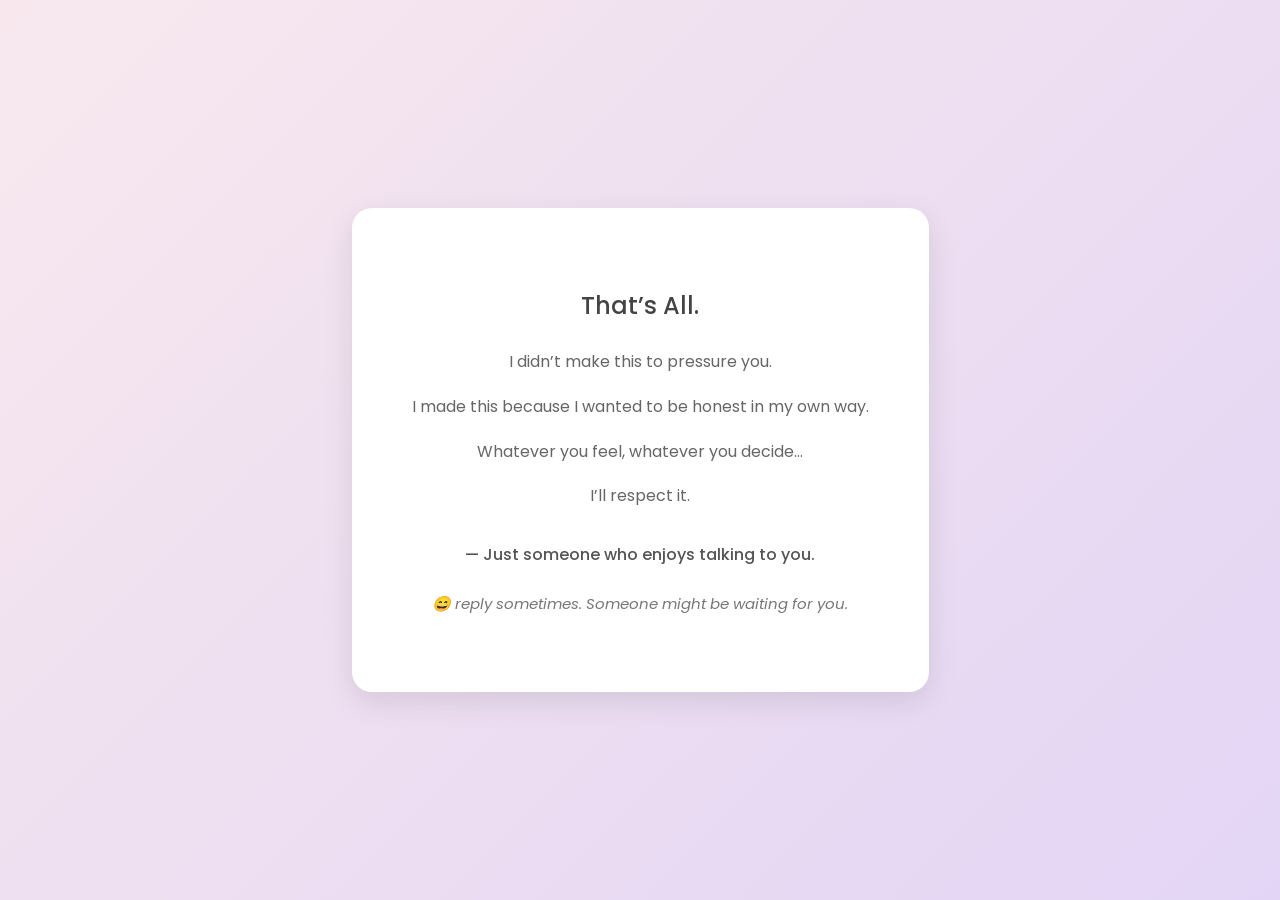
==== ending.html @ 40b00605 "Add files via upload" ====
<!DOCTYPE html>
<html lang="en">
<head>
    <meta charset="UTF-8">
    <link href="ending.css" rel="stylesheet">
     <link rel="preconnect" href="https://fonts.googleapis.com">
<link rel="preconnect" href="https://fonts.gstatic.com" crossorigin>
<link href="https://fonts.googleapis.com/css2?family=Pixelify+Sans&family=Poppins:ital,wght@0,100;0,200;0,300;0,400;0,500;0,600;0,700;0,800;0,900;1,100;1,200;1,300;1,400;1,500;1,600;1,700;1,800;1,900&family=Tiro+Devanagari+Marathi:ital@0;1&display=swap" rel="stylesheet">
    <meta name="viewport" content="width=device-width, initial-scale=1.0">
    <title>The End</title>
</head>
<body>
    
    <div class="container">
        <h2>That’s All.</h2>

        <p>I didn’t make this to pressure you.</p>
        <p>I made this because I wanted to be honest in my own way.</p>
        <p>Whatever you feel, whatever you decide…</p>
        <p>I’ll respect it.</p>

        <p class="signature">— Just someone who enjoys talking to you. </p>
        <p class="extra-note">😄  reply sometimes.  
Someone might be waiting for you.</p>
    </div>

</body>
</html>
---- ending.css ----
body {
            margin: 0;
            padding: 0;
            height: 100vh;
            display: flex;
            justify-content: center;
            align-items: center;
            background: linear-gradient(135deg, #f8e8ee, #e3d5f5);
            font-family: Poppins;
            text-align: center;
        }

        .container {
            background: white;
            padding: 60px;
            border-radius: 20px;
            box-shadow: 0 10px 30px rgba(0,0,0,0.1);
            max-width: 600px;
        }

        h2 {
            font-weight: 500;
            color: #444;
            margin-bottom: 25px;
        }

        p {
            color: #666;
            line-height: 1.8;
            margin-bottom: 15px;
            font-size: 16px;
        }

        .signature {
            margin-top: 30px;
            font-weight: 500;
            color: #555;
        }
        .extra-note {
    margin-top: 20px;
    color: #777;
    font-size: 15px;
    font-style: italic;
}
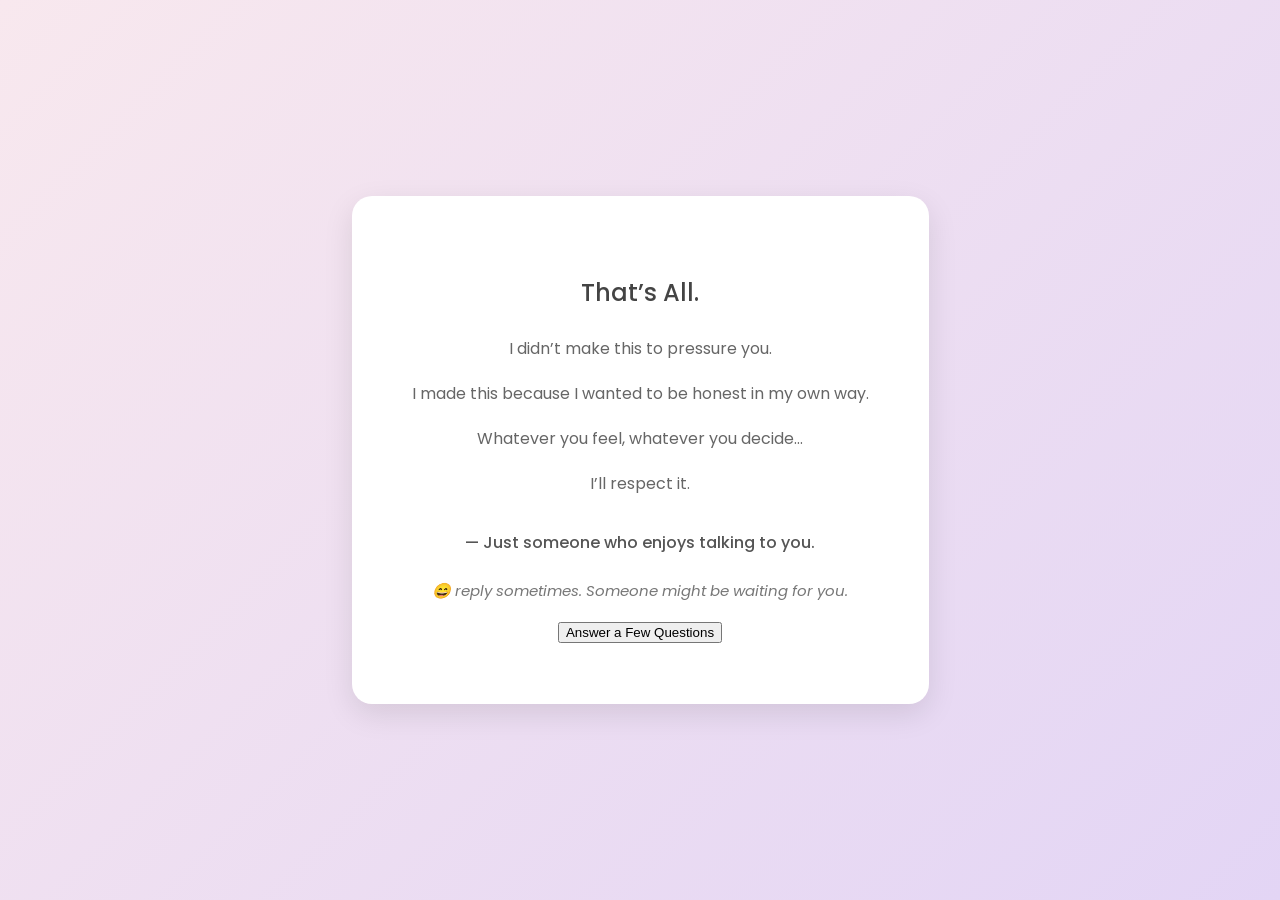
==== commit f7fae292: "Add Google Form button for user feedback Added a button to redirect to a Google Form for feedback." ====
--- a/ending.html
+++ b/ending.html
@@ -3,9 +3,9 @@
 <head>
     <meta charset="UTF-8">
     <link href="ending.css" rel="stylesheet">
-     <link rel="preconnect" href="https://fonts.googleapis.com">
-<link rel="preconnect" href="https://fonts.gstatic.com" crossorigin>
-<link href="https://fonts.googleapis.com/css2?family=Pixelify+Sans&family=Poppins:ital,wght@0,100;0,200;0,300;0,400;0,500;0,600;0,700;0,800;0,900;1,100;1,200;1,300;1,400;1,500;1,600;1,700;1,800;1,900&family=Tiro+Devanagari+Marathi:ital@0;1&display=swap" rel="stylesheet">
+    <link rel="preconnect" href="https://fonts.googleapis.com">
+    <link rel="preconnect" href="https://fonts.gstatic.com" crossorigin>
+    <link href="https://fonts.googleapis.com/css2?family=Pixelify+Sans&family=Poppins:ital,wght@0,100;0,200;0,300;0,400;0,500;0,600;0,700;0,800;0,900;1,100;1,200;1,300;1,400;1,500;1,600;1,700;1,800;1,900&family=Tiro+Devanagari+Marathi:ital@0;1&display=swap" rel="stylesheet">
     <meta name="viewport" content="width=device-width, initial-scale=1.0">
     <title>The End</title>
 </head>
@@ -22,7 +22,17 @@
         <p class="signature">— Just someone who enjoys talking to you. </p>
         <p class="extra-note">😄  reply sometimes.  
 Someone might be waiting for you.</p>
+
+        <!-- Google Form Button -->
+        <button class="btn" id="googleFormBtn">Answer a Few Questions</button>
     </div>
 
+    <script>
+        const formButton = document.getElementById("googleFormBtn");
+        formButton.addEventListener("click", function() {
+            // Replace the link below with your Google Form URL
+            window.location.href = "https://docs.google.com/forms/d/e/1FAIpQLSfhTTSqMWE5NB5htIMj_qq_YLPdUVgZ4U7UgtOU0PRkDGihLQ/viewform?usp=publish-editor";
+        });
+    </script>
 </body>
-</html>+</html>
